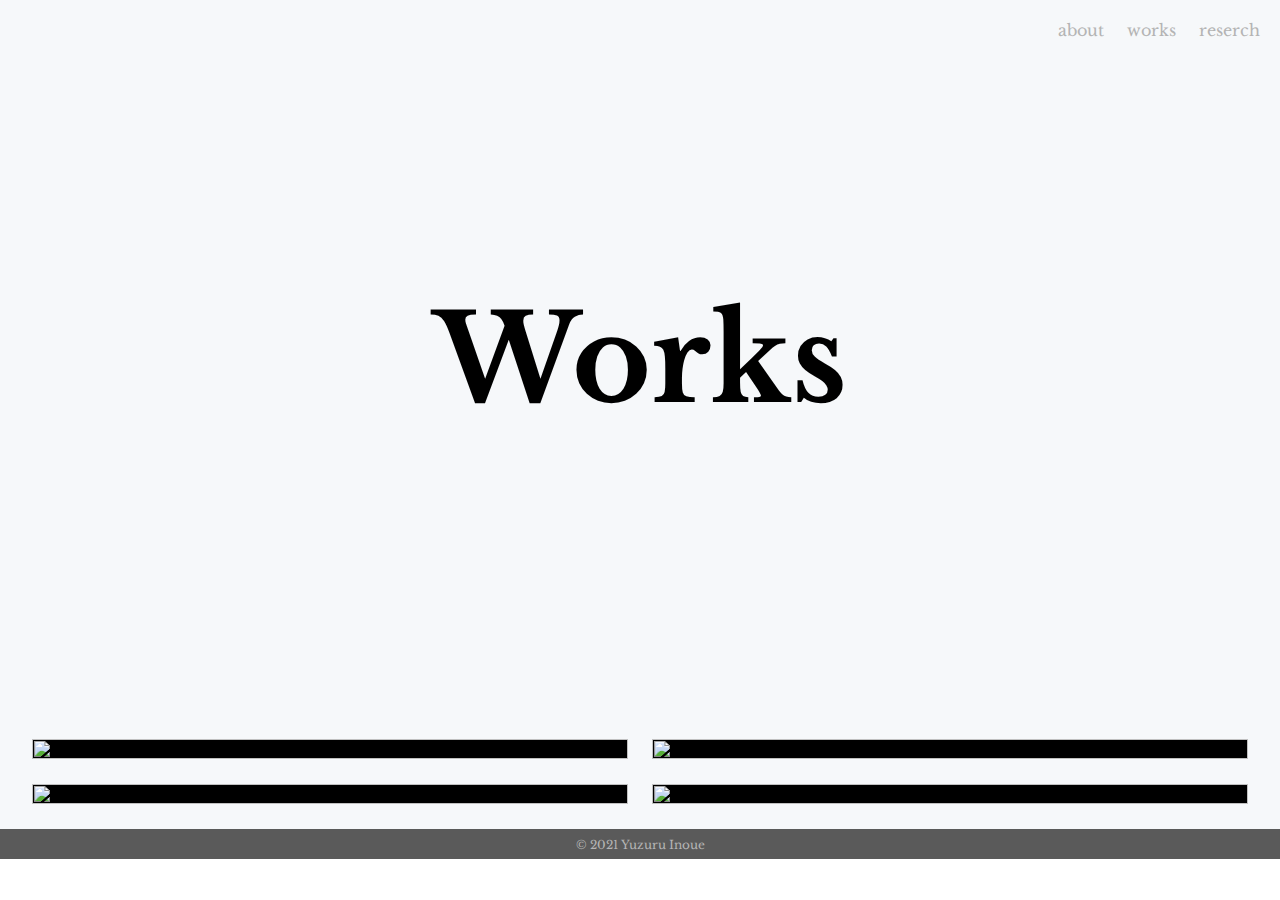
==== index.html @ d831c094 "first commit" ====
<!DOCTYPE html>
<html>

<head>
  <title>Works/InoueYuzuru</title>
  <meta name="viewport" content="width=device-width, initial-scale=1.0">

  <!-- google fonts -->
  <link rel="preconnect" href="https://fonts.gstatic.com">
  <link href="https://fonts.googleapis.com/css2?family=Libre+Baskerville&family=Noto+Serif+JP&display=swap" rel="stylesheet">

  <!-- CSS -->
  <link rel="stylesheet" href="./work.css">

  <!-- jQuery -->
  <script type="text/javascript" src="https://code.jquery.com/jquery-3.4.1.min.js"></script>
</head>

<header>
  <div class="header-right">
    <a href="./about.html">about</a>
    <a href="./index.html">works</a>
    <a href="./research.html">reserch</a>
  </div>

</header>

<body>
    <!-- 真っ白→徐々に薄くなってページ遷移をするとき，真っ白にするためのdiv．cssでこいつを真っ白にして上に重ねて徐々に消してる -->
    <div id="loading">
    </div>

    <div class="top-wrapper">
        <h1>Works</h1>
    </div>

  <div class="works-wrapper">
    <!-- ページの左半分 -->
    <div class="left-container">
      <!-- card-boxのclassで囲われたdivが1セット -->
      <!-- big-imgのclassをつけるとカードが大きくなる -->
      <div class="card-box big-img">
        <a href="./works/W_Humburger.html">
          <img src="./img/akibaP.jpg" />
          <div class="text-wrapper">
            <!-- マウスオーバーしたときに表示される文字 -->
            <div class="hover-text big-hoverText">HumbergurHumburger</div>
          </div>
        </a>
      </div>

      <div class="card-box big-img" >
        <a href="./works/W_humenMaker.html">
          <img src="./img/portP.jpg" id="smallImg"/>
          <div class="text-wrapper">
            <div class="hover-text">譜面作成ツール</div>
          </div>
        </a>
      </div>

    </div>

    <!-- ページの右半分 -->
    <div class="right-container">
      <div class="card-box big-img">
        <a href="./works/W_novelResearch.html">
          <img src="./img/tweetChristmasP.jpg" />
          <div class="text-wrapper">
            <div class="hover-text">小説BGMシステム</div>
          </div>
        </a>
      </div>

      <div class="card-box big-img">
        <a href="./works/W_kamisibaiResearch.html">
          <img src="./img/pianoprocessingP.jpg"/>
          <div class="text-wrapper">
            <div class="hover-text">紙芝居BGMシステム</div>
          </div>
        </a>
      </div>

    </div>
  </div>
</body>

<script type="text/javascript">
    //ページ遷移アニメーション．
window.onload=function(){
  document.getElementById('loading').classList.add('loaded');
}

  // 小さいカードの高さ1枚分(smallImg)+{小さいカードの高さ1枚分+間の空白}(smallCard)　を大きいカードの高さに設定し，高さを揃える．
  // これをしないとbig-img（大きいカード）の高さが微妙にずれる．cssだけで対応の仕方わからなかった．
  $(function() {
    const $outerHeight = $('#smallCard').outerHeight(true);
    const $imgHeight = $('#smallImg').height();
    $('.big-img').height($outerHeight + $imgHeight);

    $(window).resize(function() {
      const $outerHeight = $('#smallCard').outerHeight(true);
      const $imgHeight = $('#smallImg').height();
      $('.big-img').height($outerHeight + $imgHeight);
    });
  });
</script>

<footer>
  <p>© 2021 Yuzuru Inoue</p>
</footer>

</html>
---- work.css ----
/* index.htmlのCSS */
* {
  box-sizing: border-box;
  margin:0;
  padding:0;
}

body,div {
  margin: 0;
  font-family: 'Noto Serif JP', serif;
}

html{
  font-size:62.5%;
}

a {
  text-decoration: none;
}

.container {
  width: 100%;
  margin: 0 auto;
}

/* -------------------------ヘッダー------------------------- */
header {
  height: 65px;
  width: 100%;
  background-color: rgba(246, 248, 250);
  padding:20px;
  position :fixed;
  top: 0;
  z-index: 10;
  font-size: 1.6rem;
}

.header-right{
  float:right;
  font-family: 'Libre Baskerville', serif;
}

.header-right a{
  color:rgb(180,180,180);
  margin-left:18px;
}

.header-right a:hover{
  color:rgb(200,0,0);
}


/* -------------------------トップ．カードの上．Worksって文字とその周辺の空白------------------------- */
/* @mediaがレスポンシブ対応についての記述．メディアクエリ． */
/* PCサイズ(画面横サイズが1001px以上のとき) */
.top-wrapper {
  height:80vh;
  /* background-image: url(https://prog-8.com/images/html/advanced/top.png); */
  /* background-size: cover; */
  background-color: rgba(246, 248, 250);
  font-size:6.0rem;
  position: relative;
}
@media(max-width:1000px){    /* iPadサイズ(画面横サイズが671px以上1000px以下のとき) */
  .top-wrapper{
    height:60vh;
    font-size:4.0rem;
  }
}
@media(max-width:670px){    /* スマホサイズ(画面横サイズが670px以下のとき) */
  .top-wrapper{
    height:40vh;
    font-size:3.0rem;
  }
}

.top-wrapper h1{
  position: absolute;
  font-family: 'Libre Baskerville', serif;
  background-color: rgba(246, 248, 250);
  text-align: center;
  top:50%;
  left:50%;
  transform:translateY(-50%) translateX(-50%);
}


/* -------------------------カードが敷き詰められてるとこ------------------------- */
.works-wrapper{
  background-color: rgba(246, 248, 250);
  text-align:center;
  margin:0 auto;
  overflow: hidden;
  padding-top:1.5%;
}
@media(max-width:670px){
  .works-wrapper{
    padding-top:3%;
  }
}

/* カードが敷き詰められてるとこの左半分のコンテナ */
.left-container{
  width:48.5%;
  float:left;
  margin-left:1.5%;
  font-size:0;
}
@media(max-width:670px){
  /* スマホサイズのときはwidthを97%にして，左右にわけるのをやめ，カードを横いっぱいに広げる */
  .left-container{
    width:97%;
    margin:0 1.5%;
  }
}

/* カードが敷き詰められてるとこの右半分のコンテナ */
.right-container{
  width:48.5%;
  margin:0;
  margin-right:1.5%;
  float:left;
  font-size:0;
}
@media(max-width:670px){
  .right-container{
    width:97%;
    margin:0 1.5%;
  }
}


/* -------------------------カード一枚ごとのCSS------------------------- */
.card-box{
  background: #000;
  margin:0 2% 4% 2%;
  width:46%;
  font-size: 0;
  display: inline-block;
  position: relative;
  opacity:1;
}

.works-wrapper img{
  width:100%;
  height:100%;
  margin:0;
  transition: all 0.5s;
}

.big-img{
  width:96%;
}

/* :hoverはカードにマウスオーバーしたときの挙動 */
.card-box:hover img{
  opacity:0.5;
}
.card-box:hover .text-wrapper{
  opacity:1;
}

.text-wrapper{
  width:100%;
  opacity: 0;
  transition: all 0.5s;
}

.hover-text{
  font-size:2.0rem;
  color: white;
  position:absolute;
  top:50%;
  left:0;
  right:0;
  text-align: center;
  margin:0 auto;
  transform:translateY(-50%);
}

.big-hoverText{
  font-size:2.8rem;
}

/* -------------------------フッター------------------------- */
footer{
  width:100%;
  background-color:rgba(90,90,90);
  height:30px;
  text-align: center;
  color:rgb(180,180,180);
  font-size:1.2rem;
}

footer p{
  font-family: 'Libre Baskerville', serif;
  transform:translateY(50%);
}

/* -------------------------ページ遷移アニメーション．------------------------- */
#loading{
  width:100vw;
  height:100vh;
  transition: all 1s;
  background-color:rgb(246,248,250);
  position:fixed;
  top:0;
  left:0;
  z-index:10;
}

.loaded{
  opacity:0;
  visibility:hidden;
}
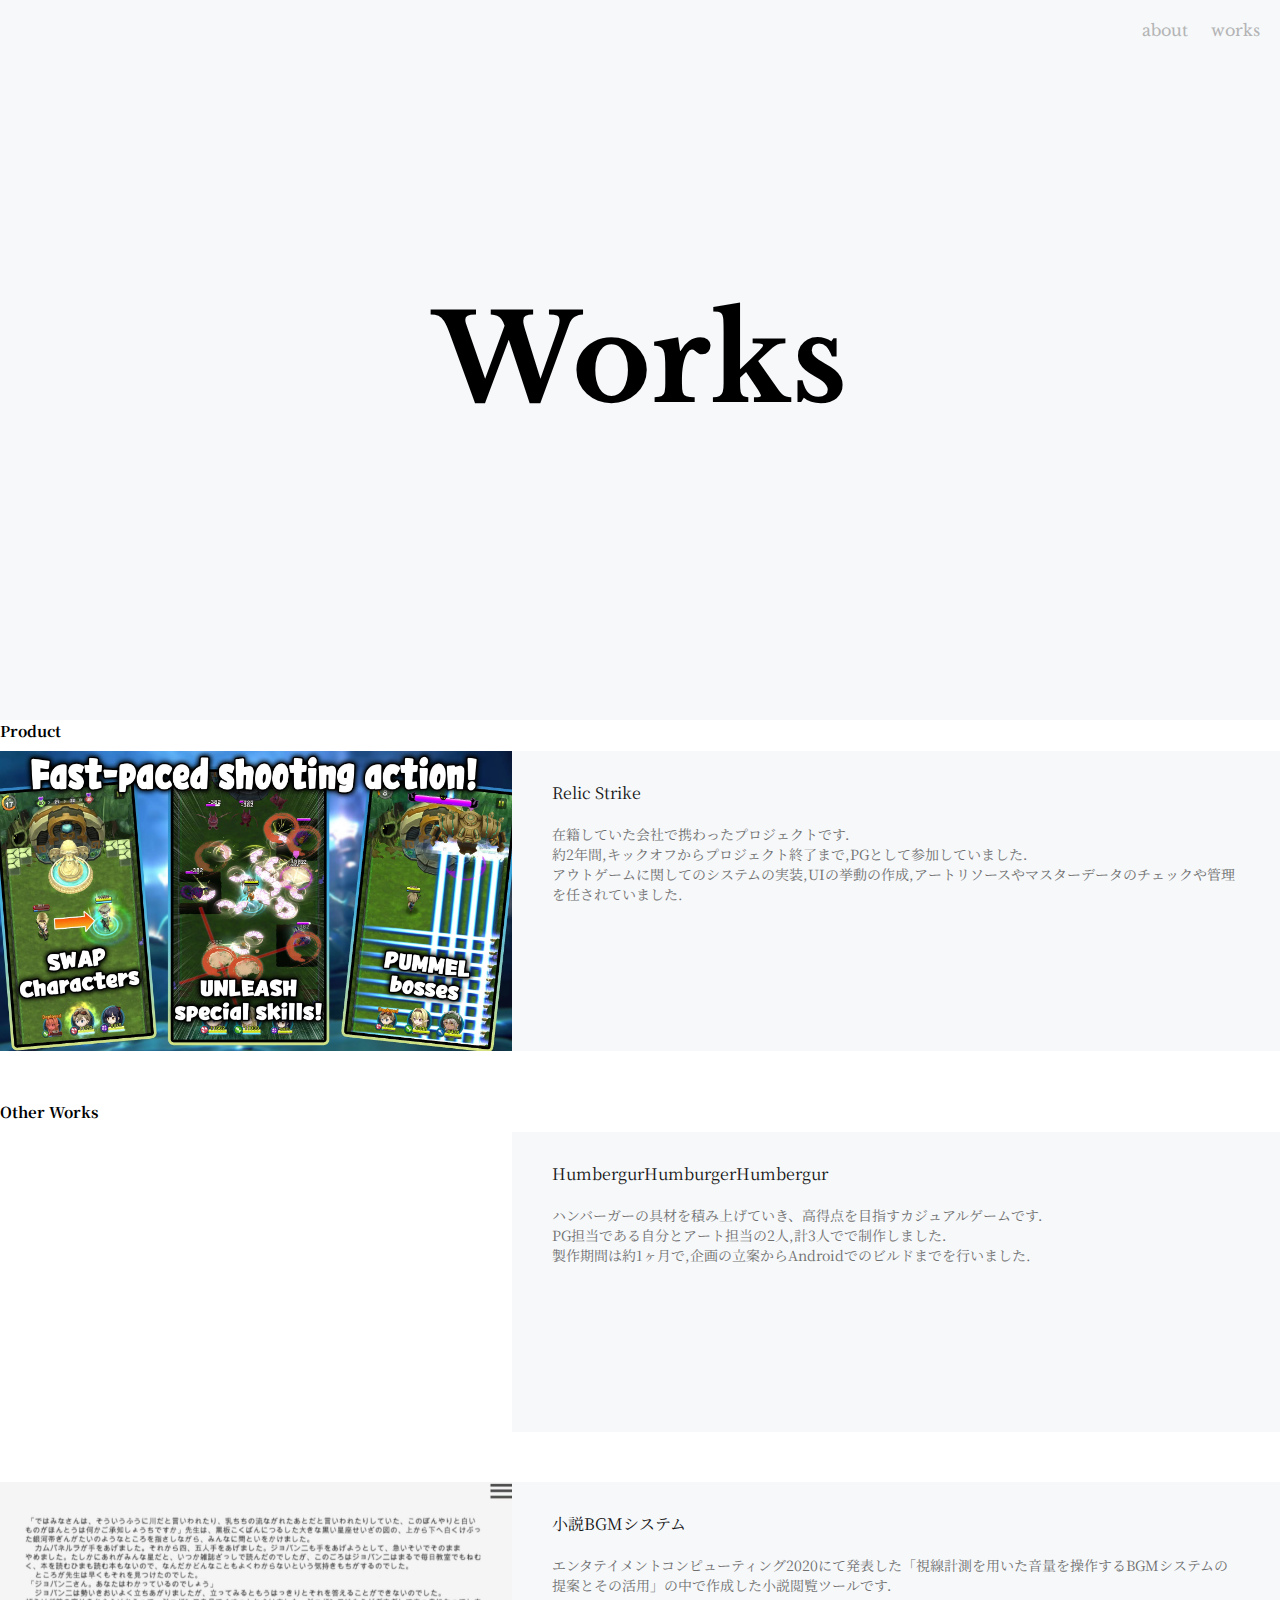
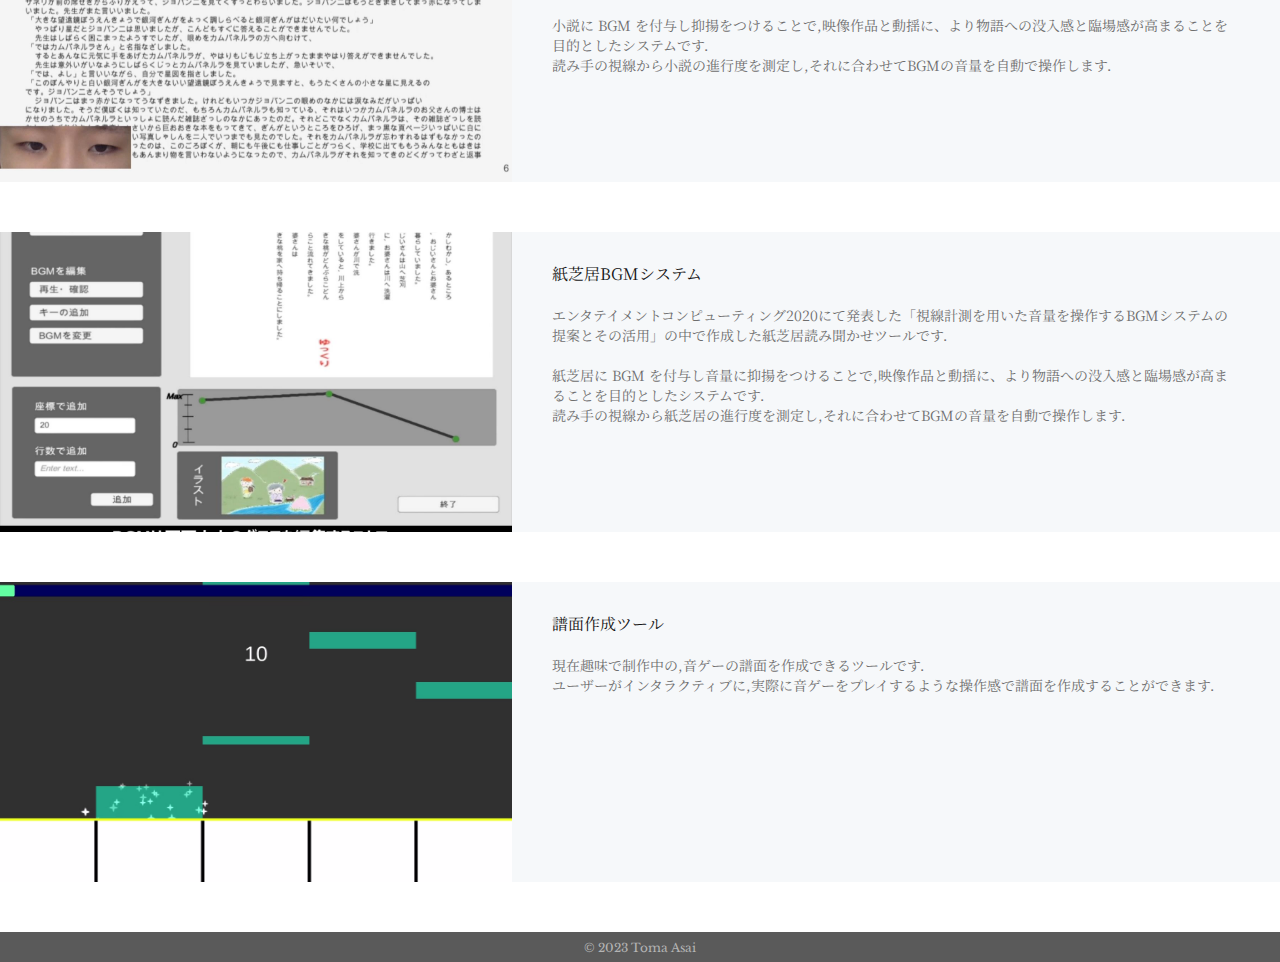
==== commit a4687dc5: "データの上げなおし" ====
--- a/index.html
+++ b/index.html
@@ -2,7 +2,7 @@
 <html>
 
 <head>
-  <title>Works/InoueYuzuru</title>
+  <title>Works/AsaiToma</title>
   <meta name="viewport" content="width=device-width, initial-scale=1.0">
 
   <!-- google fonts -->
@@ -20,7 +20,6 @@
   <div class="header-right">
     <a href="./about.html">about</a>
     <a href="./index.html">works</a>
-    <a href="./research.html">reserch</a>
   </div>
 
 </header>
@@ -34,51 +33,106 @@
         <h1>Works</h1>
     </div>
 
-  <div class="works-wrapper">
-    <!-- ページの左半分 -->
-    <div class="left-container">
-      <!-- card-boxのclassで囲われたdivが1セット -->
-      <!-- big-imgのclassをつけるとカードが大きくなる -->
-      <div class="card-box big-img">
-        <a href="./works/W_Humburger.html">
-          <img src="./img/akibaP.jpg" />
-          <div class="text-wrapper">
-            <!-- マウスオーバーしたときに表示される文字 -->
-            <div class="hover-text big-hoverText">HumbergurHumburger</div>
+  <div class="product-wrapper">
+    <!-- タイトル -->
+    <h2> Product </h2>
+
+
+        <a href="./works/W_relicStrike.html">
+          <div class="product-container">
+            <p class="product-img" style="background-image: url(./img/RelicIntro.webp);"></p>
+
+            <div class="abst-wrapper">
+              <p class="product-title">Relic Strike</p>
+
+              <div class="product-intro"> 
+                <p>在籍していた会社で携わったプロジェクトです．</p>
+                <p>約2年間,キックオフからプロジェクト終了まで,PGとして参加していました．</p>
+                <p>アウトゲームに関してのシステムの実装,UIの挙動の作成,アートリソースやマスターデータのチェックや管理を任されていました.</p>
+              </div>
+
+            </div>
           </div>
         </a>
-      </div>
 
-      <div class="card-box big-img" >
-        <a href="./works/W_humenMaker.html">
-          <img src="./img/portP.jpg" id="smallImg"/>
-          <div class="text-wrapper">
-            <div class="hover-text">譜面作成ツール</div>
-          </div>
-        </a>
-      </div>
 
-    </div>
+    <!-- タイトル -->
+    <h2> Other Works </h2>
 
-    <!-- ページの右半分 -->
-    <div class="right-container">
-      <div class="card-box big-img">
-        <a href="./works/W_novelResearch.html">
-          <img src="./img/tweetChristmasP.jpg" />
-          <div class="text-wrapper">
-            <div class="hover-text">小説BGMシステム</div>
-          </div>
-        </a>
-      </div>
+    <!-- ハンバーガー -->
+    <a href="./works/W_hamburger.html">
+        <div class="product-container">
+        <p class="product-img" style="background-image: url(./img/Hamburger_01.png);"></p>
 
-      <div class="card-box big-img">
-        <a href="./works/W_kamisibaiResearch.html">
-          <img src="./img/pianoprocessingP.jpg"/>
-          <div class="text-wrapper">
-            <div class="hover-text">紙芝居BGMシステム</div>
-          </div>
-        </a>
-      </div>
+        <div class="abst-wrapper">
+            <p class="product-title">HumbergurHumburgerHumbergur</p>
+
+            <div class="product-intro"> 
+            <p>ハンバーガーの具材を積み上げていき、高得点を目指すカジュアルゲームです．</p>
+            <p>PG担当である自分とアート担当の2人,計3人でで制作しました．</p>
+            <p>製作期間は約1ヶ月で,企画の立案からAndroidでのビルドまでを行いました.</p>
+            </div>
+
+        </div>
+        </div>
+    </a>
+
+    <!-- 小説 -->
+    <a href="./works/W_novelResearch.html">
+        <div class="product-container">
+        <p class="product-img" style="background-image: url(./img/Syousetu_01.jpg);"></p>
+
+        <div class="abst-wrapper">
+            <p class="product-title">小説BGMシステム</p>
+
+            <div class="product-intro"> 
+            <p>エンタテイメントコンピューティング2020にて発表した「視線計測を用いた音量を操作するBGMシステムの提案とその活用」の中で作成した小説閲覧ツールです．</p>
+            <br>
+            <p>小説に BGM を付与し抑揚をつけることで,映像作品と動揺に、より物語への没入感と臨場感が高まることを目的としたシステムです．</p>
+            <p>読み手の視線から小説の進行度を測定し,それに合わせてBGMの音量を自動で操作します．</p>
+            </div>
+
+        </div>
+        </div>
+    </a>
+
+    <!-- 紙芝居 -->
+    <a href="./works/W_kamisibaiResearch.html">
+        <div class="product-container">
+        <p class="product-img" style="background-image: url(./img/Kamisibai_02.jpg);"></p>
+
+        <div class="abst-wrapper">
+            <p class="product-title">紙芝居BGMシステム</p>
+
+            <div class="product-intro"> 
+            <p>エンタテイメントコンピューティング2020にて発表した「視線計測を用いた音量を操作するBGMシステムの提案とその活用」の中で作成した紙芝居読み聞かせツールです．</p>
+            <br>
+            <p>紙芝居に BGM を付与し音量に抑揚をつけることで,映像作品と動揺に、より物語への没入感と臨場感が高まることを目的としたシステムです．</p>
+            <p>読み手の視線から紙芝居の進行度を測定し,それに合わせてBGMの音量を自動で操作します．</p>
+            </div>
+
+        </div>
+        </div>
+    </a>
+
+
+
+    <!-- 譜面メーカー -->
+    <a href="./works/W_humenMaker.html">
+        <div class="product-container">
+        <p class="product-img" style="background-image: url(./img/Humen_01.jpg);"></p>
+
+        <div class="abst-wrapper">
+            <p class="product-title">譜面作成ツール</p>
+
+            <div class="product-intro"> 
+            <p>現在趣味で制作中の,音ゲーの譜面を作成できるツールです．</p>
+            <p>ユーザーがインタラクティブに,実際に音ゲーをプレイするような操作感で譜面を作成することができます．</p>
+            </div>
+
+        </div>
+        </div>
+    </a>
 
     </div>
   </div>
@@ -106,7 +160,7 @@
 </script>
 
 <footer>
-  <p>© 2021 Yuzuru Inoue</p>
+  <p>© 2023 Toma Asai</p>
 </footer>
 
 </html>
--- a/work.css
+++ b/work.css
@@ -47,6 +47,79 @@
 
 .header-right a:hover{
   color:rgb(200,0,0);
+}
+
+/* -------------------------プロダクト------------------------ */
+
+.product-container {
+  height: 300px;
+  margin-top: 10px;
+  margin-bottom: 50px;
+}
+
+.product-img {
+  display: block;
+  width: 40%;
+  margin: 0;
+  height: 100%;
+  background-position: center;
+  background-size: cover;
+  float: left;
+}
+@media(max-width:670px){
+  .product-img {
+    float: none;
+    width: 100%;
+    height: 50%;
+  }
+}
+
+.abst-wrapper {
+  float: left;
+  padding: 30px 40px;
+  width: 60%;
+  background-color: rgba(246, 248, 250);
+  height: 100%;
+  position: relative;
+}
+@media(max-width:670px) {
+  .p {
+    margin: 0;
+  }
+
+  .abst-wrapper {
+    float: none;
+    width: 100%;
+    /* margin-bottom: 30px; */
+    height: 50%;
+  }
+
+  .product-container {
+    height: 600px;
+  }
+
+  .main-wrapper {
+    width: 90%;
+  }
+}
+
+.product-title {
+  color: rgb(20, 20, 20);
+  margin-bottom: 20px;
+  font-size: 1.6rem;
+}
+
+.product-intro {
+  color: rgb(110, 110, 110);
+  font-size: 1.4rem;
+  margin-bottom: 20px;
+}
+
+.product-conference {
+  position: absolute;
+  bottom: 30px;
+  color: rgb(110, 110, 110);
+  font-size: 1.3rem;
 }
 
 
@@ -97,6 +170,9 @@
   .works-wrapper{
     padding-top:3%;
   }
+}
+.works-wrapper h2
+{
 }
 
 /* カードが敷き詰められてるとこの左半分のコンテナ */
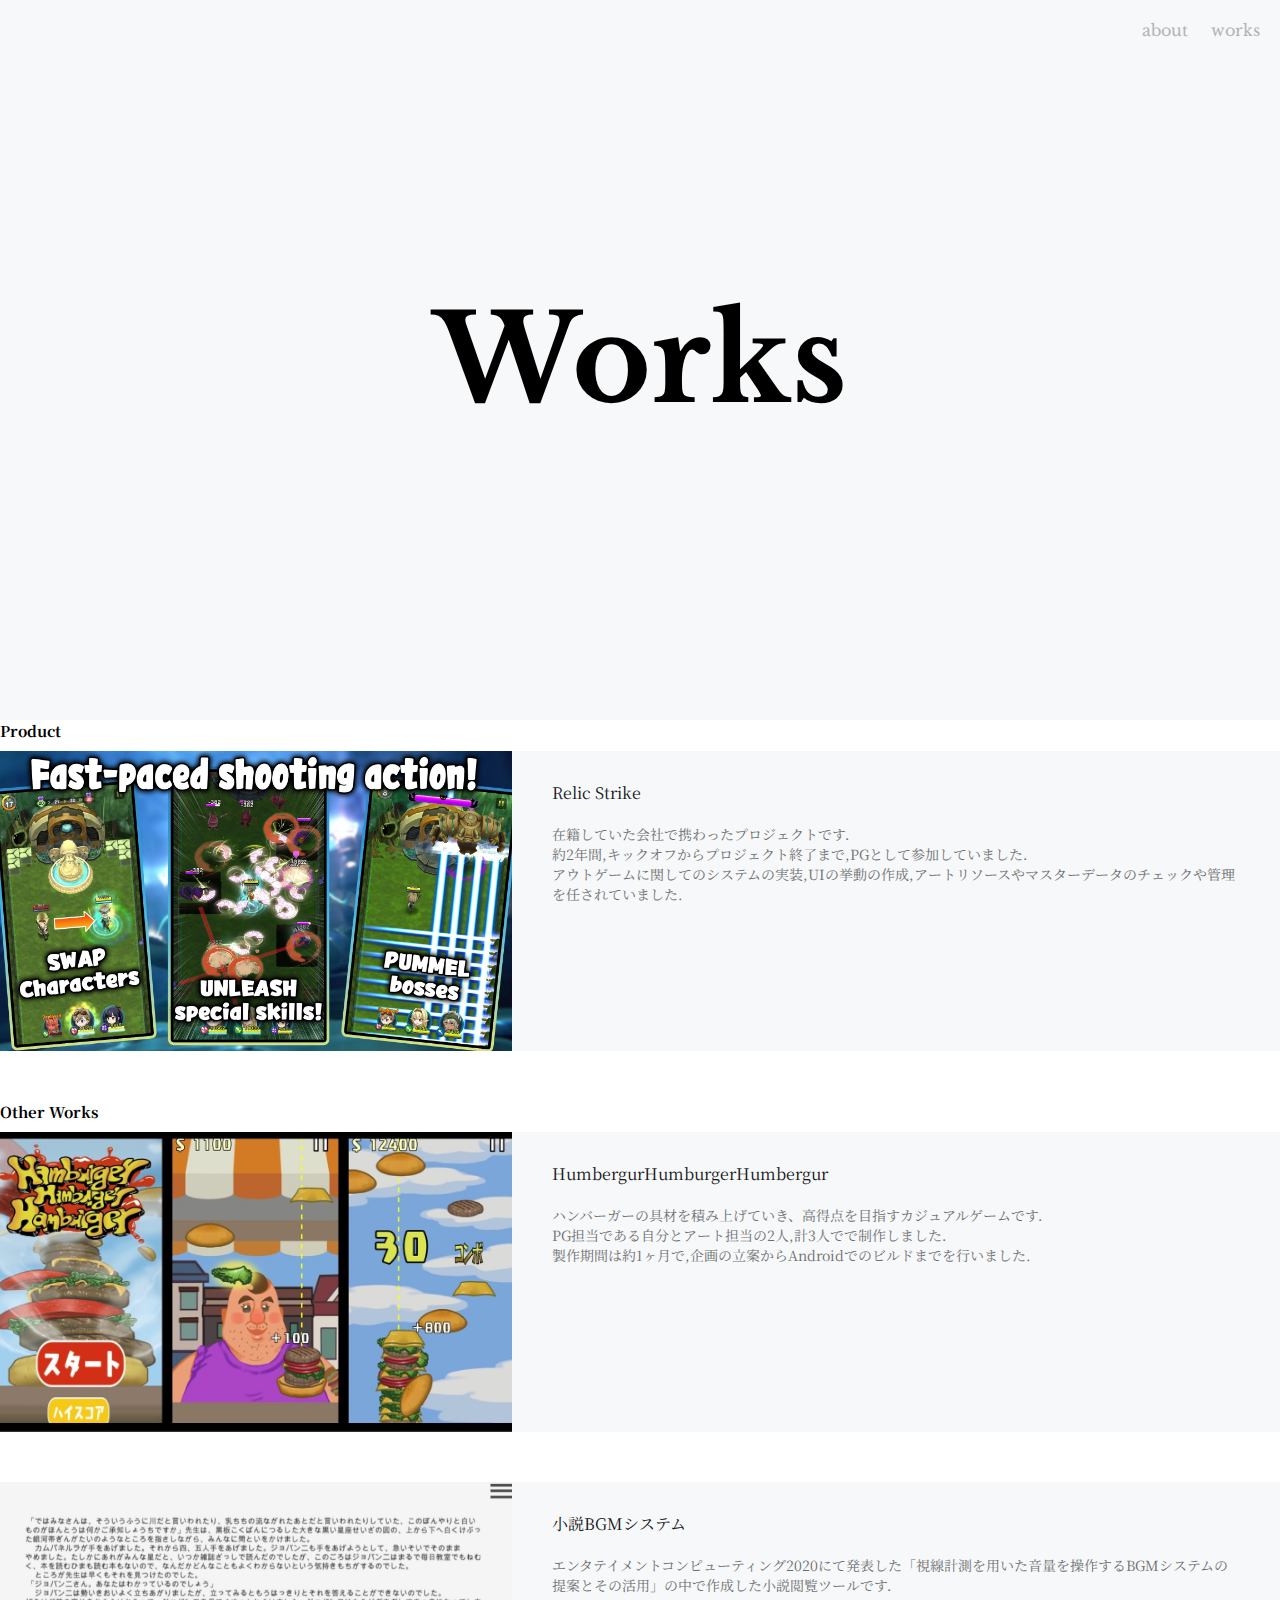
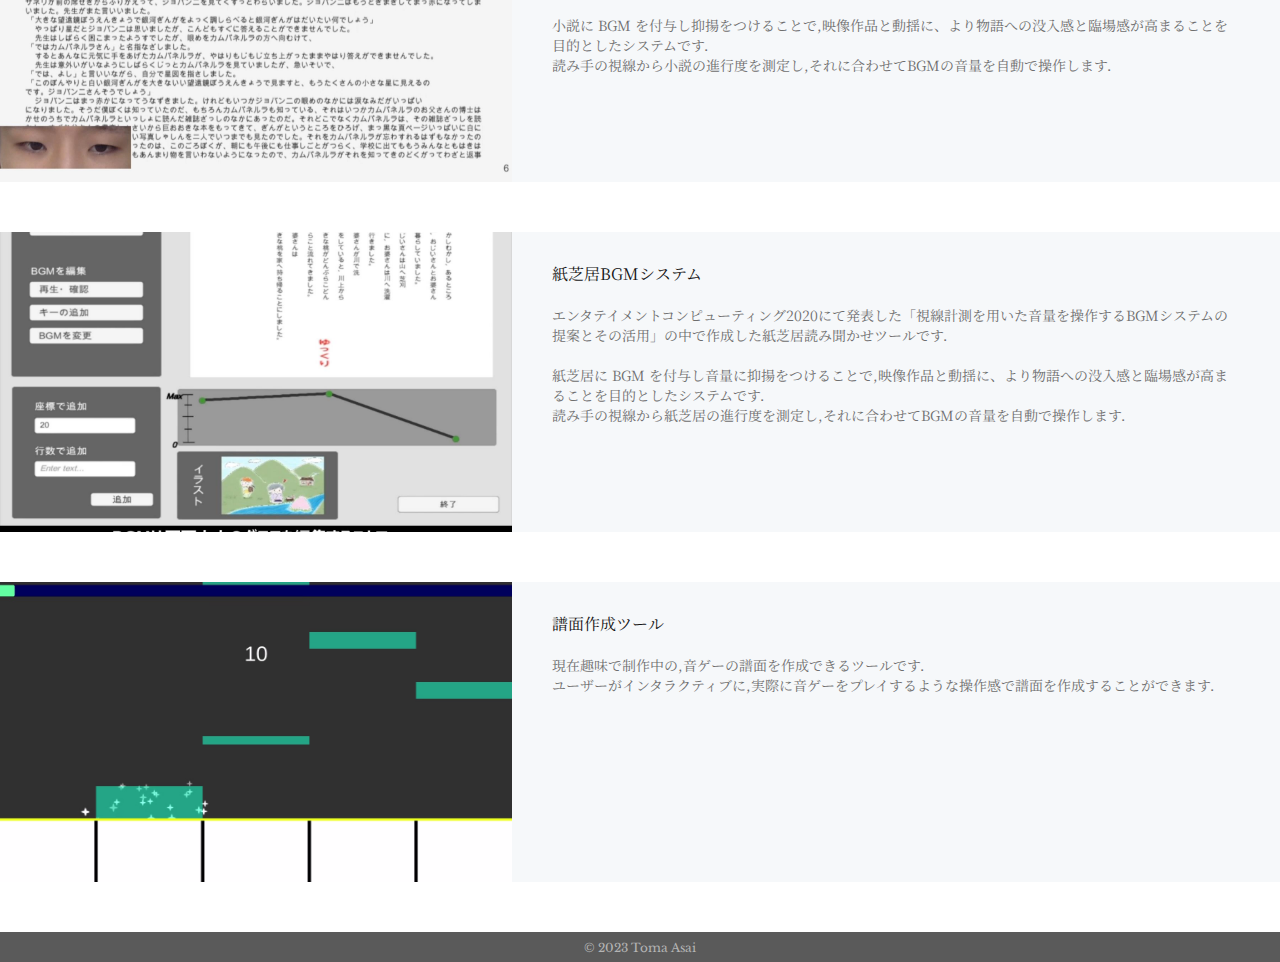
==== commit a79fb931: "拡張子変更" ====
--- a/index.html
+++ b/index.html
@@ -62,7 +62,7 @@
     <!-- ハンバーガー -->
     <a href="./works/W_hamburger.html">
         <div class="product-container">
-        <p class="product-img" style="background-image: url(./img/Hamburger_01.png);"></p>
+        <p class="product-img" style="background-image: url(./img/Hamburger_01.jpg);"></p>
 
         <div class="abst-wrapper">
             <p class="product-title">HumbergurHumburgerHumbergur</p>
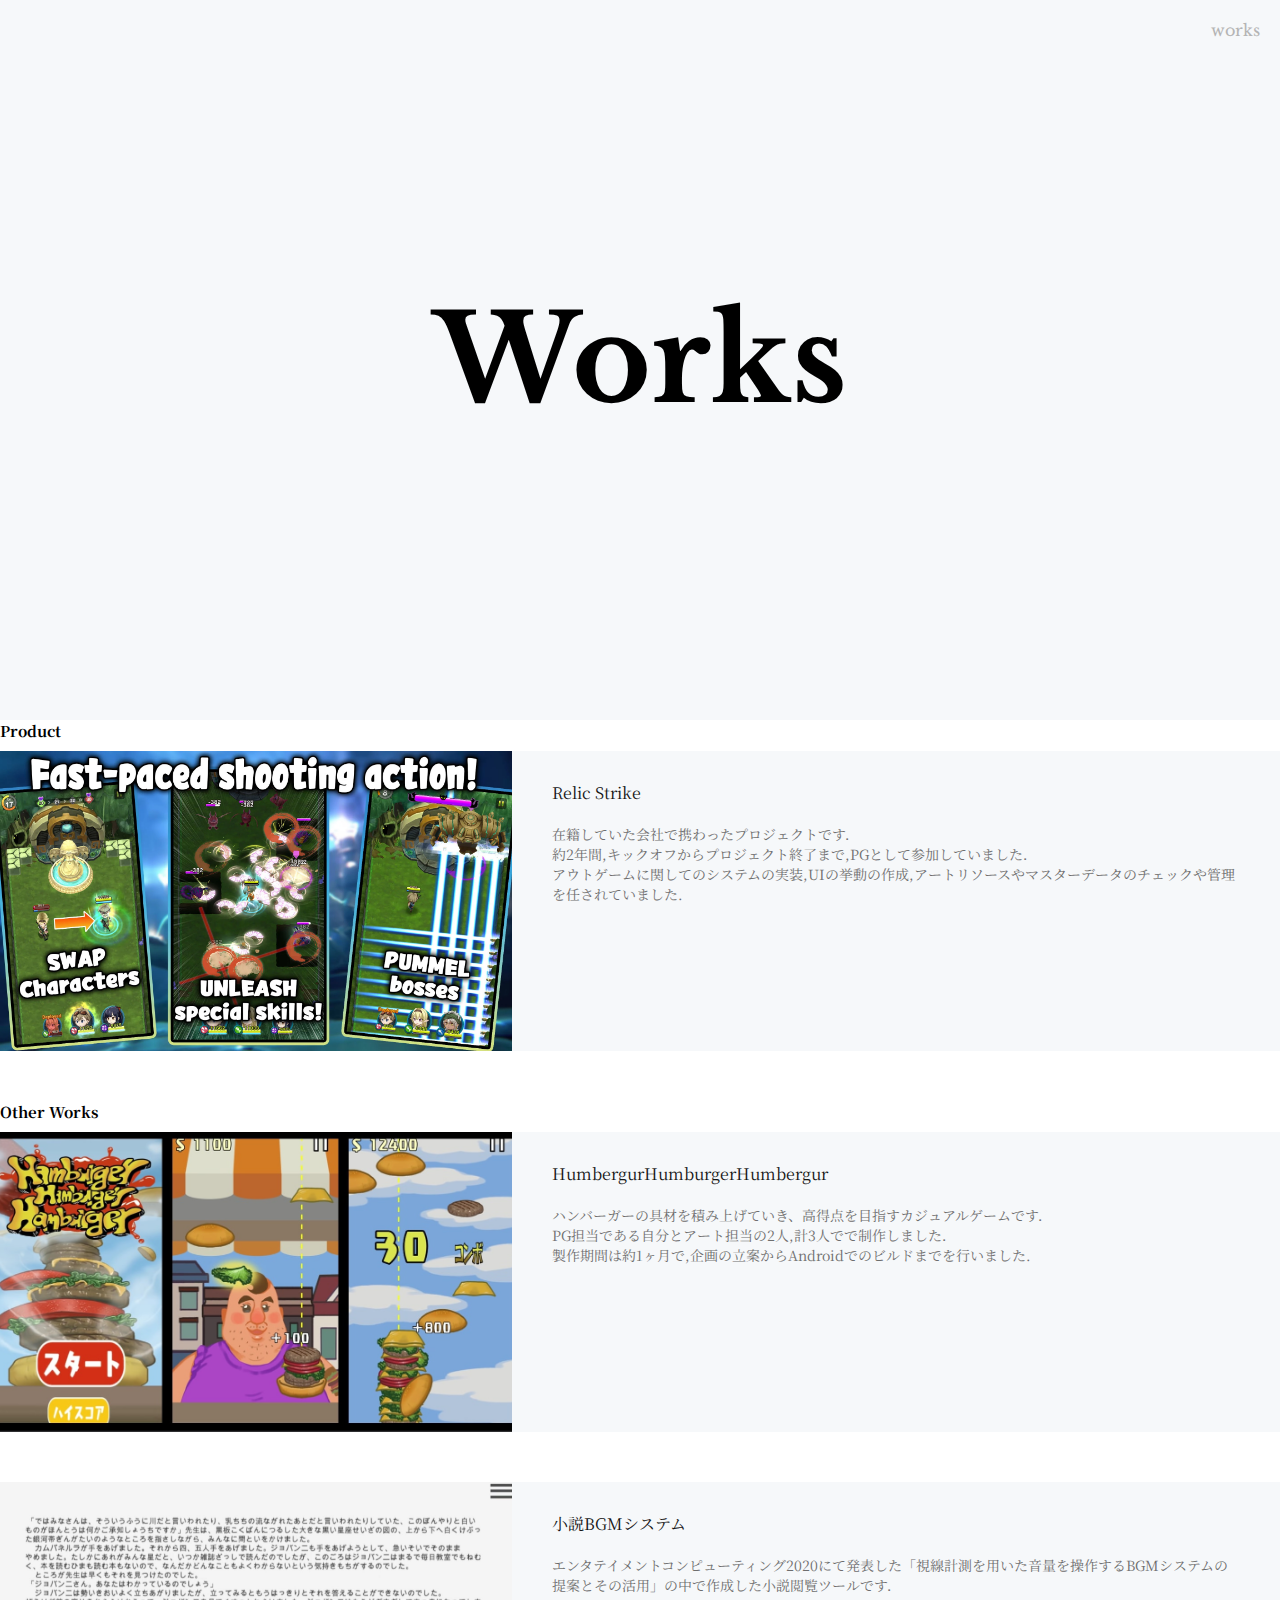
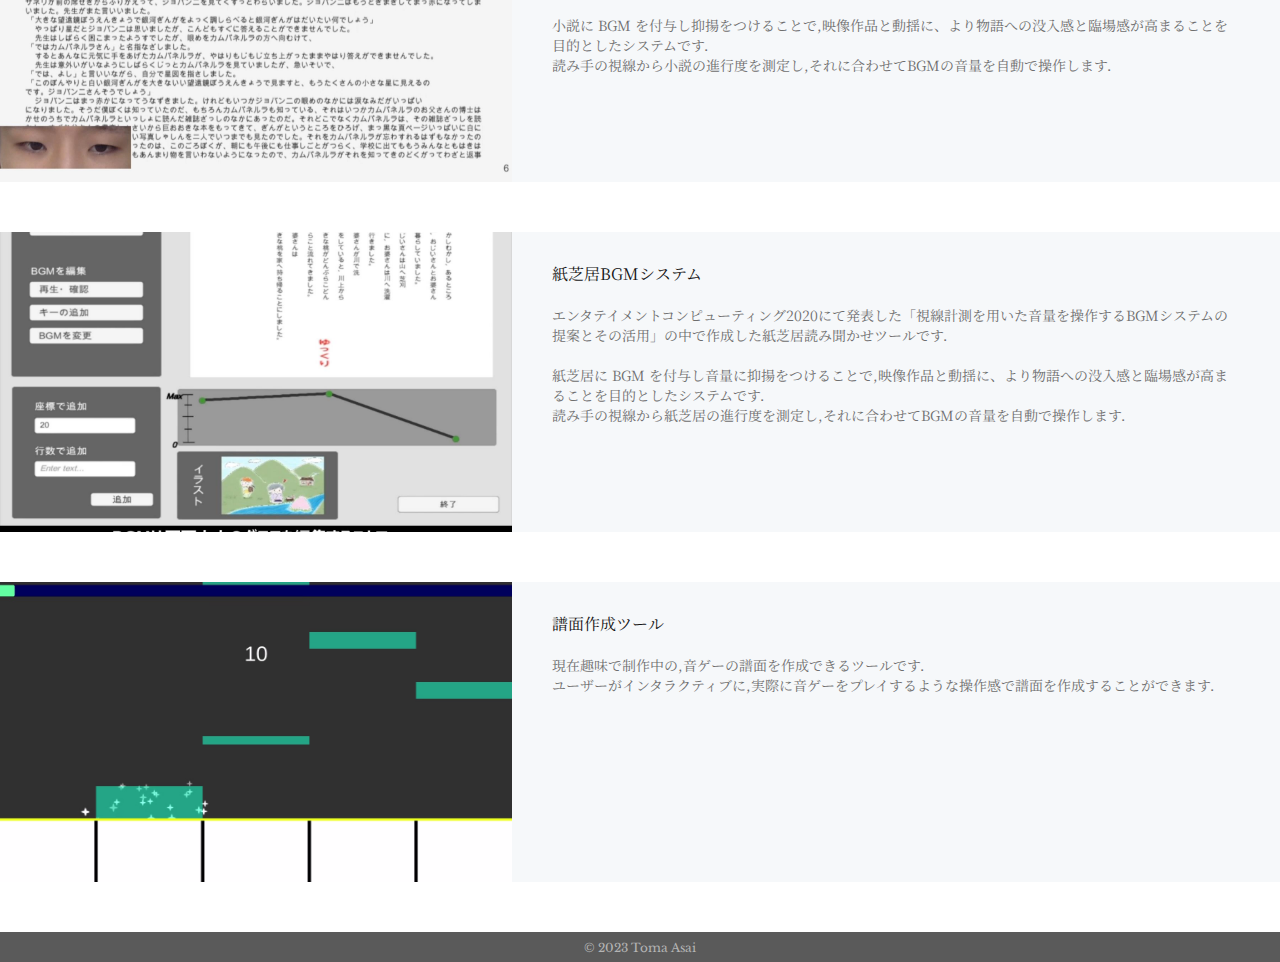
==== commit 17c4eccc: "ヘッダー調整、画像サイズ調整" ====
--- a/index.html
+++ b/index.html
@@ -18,7 +18,7 @@
 
 <header>
   <div class="header-right">
-    <a href="./about.html">about</a>
+    <!-- <a href="./about.html">about</a> -->
     <a href="./index.html">works</a>
   </div>
 
--- a/work.css
+++ b/work.css
@@ -69,7 +69,7 @@
 @media(max-width:670px){
   .product-img {
     float: none;
-    width: 100%;
+    width: 60%;
     height: 50%;
   }
 }
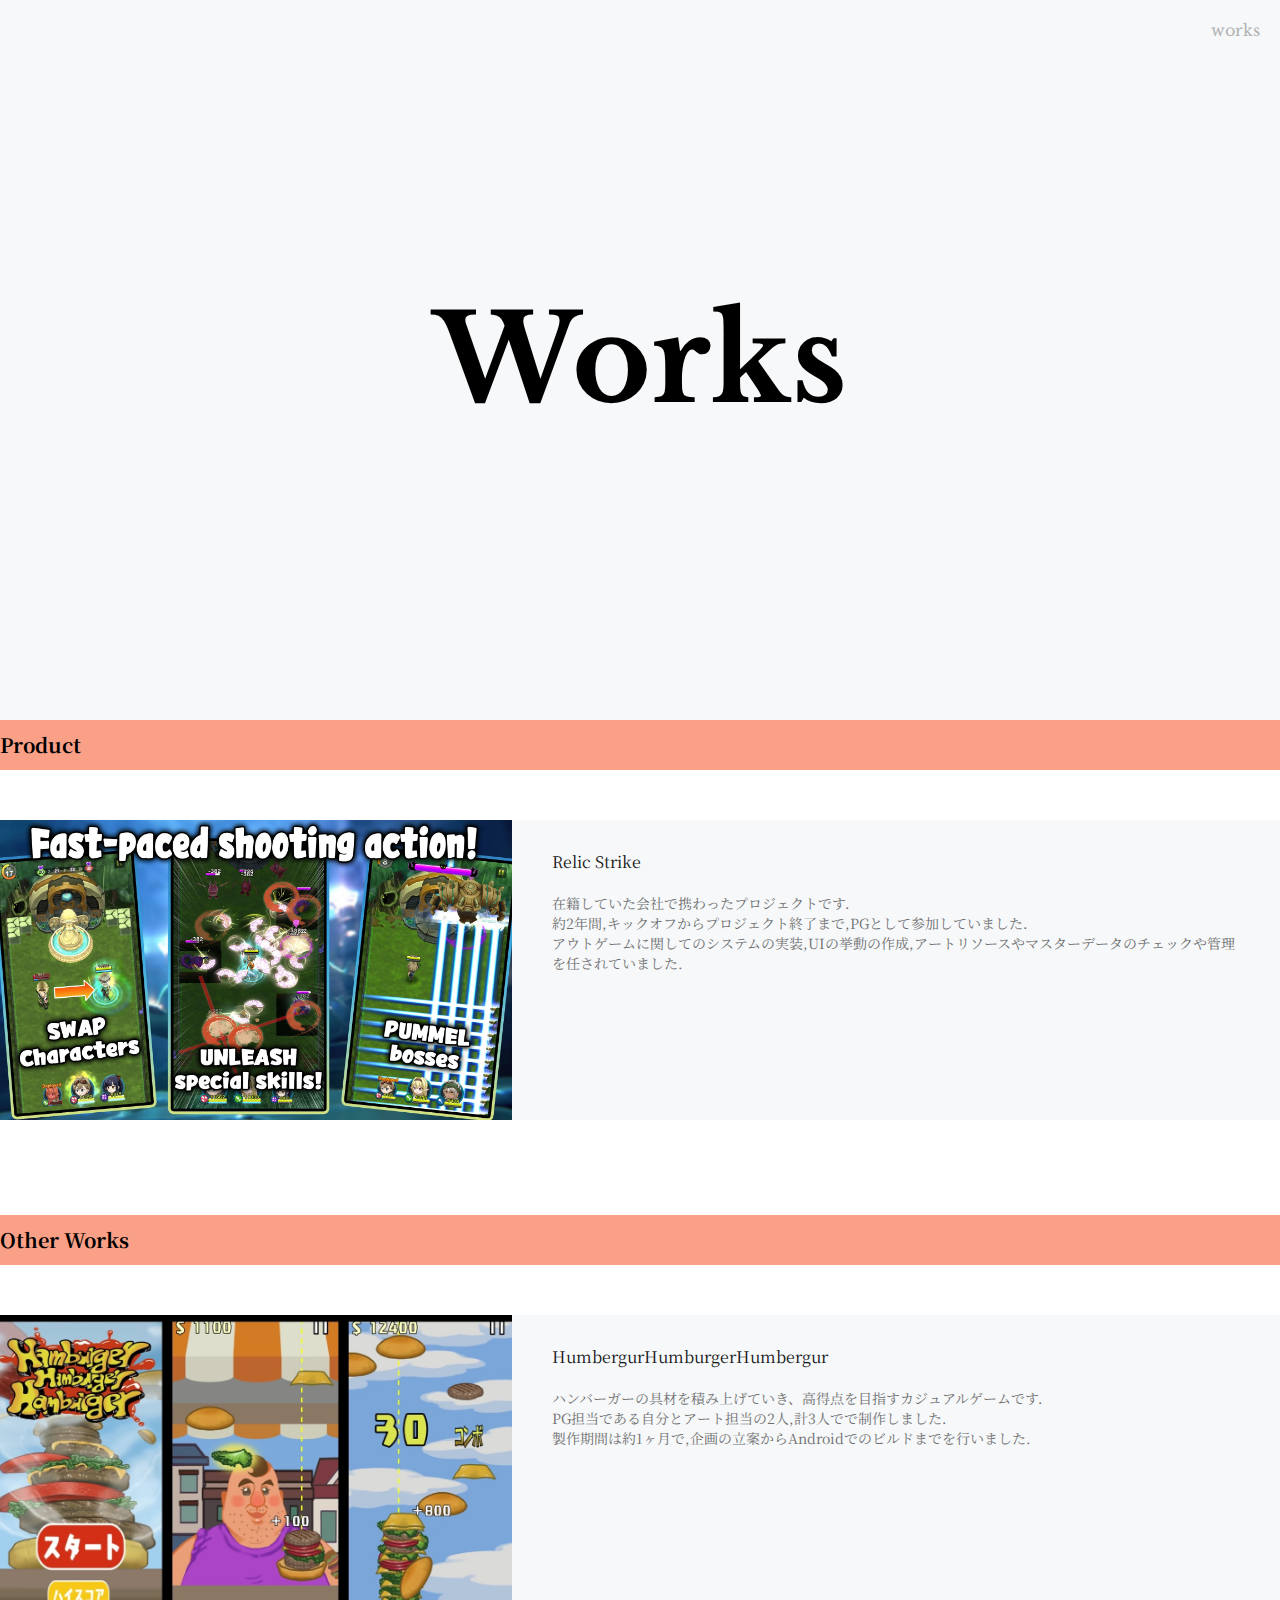
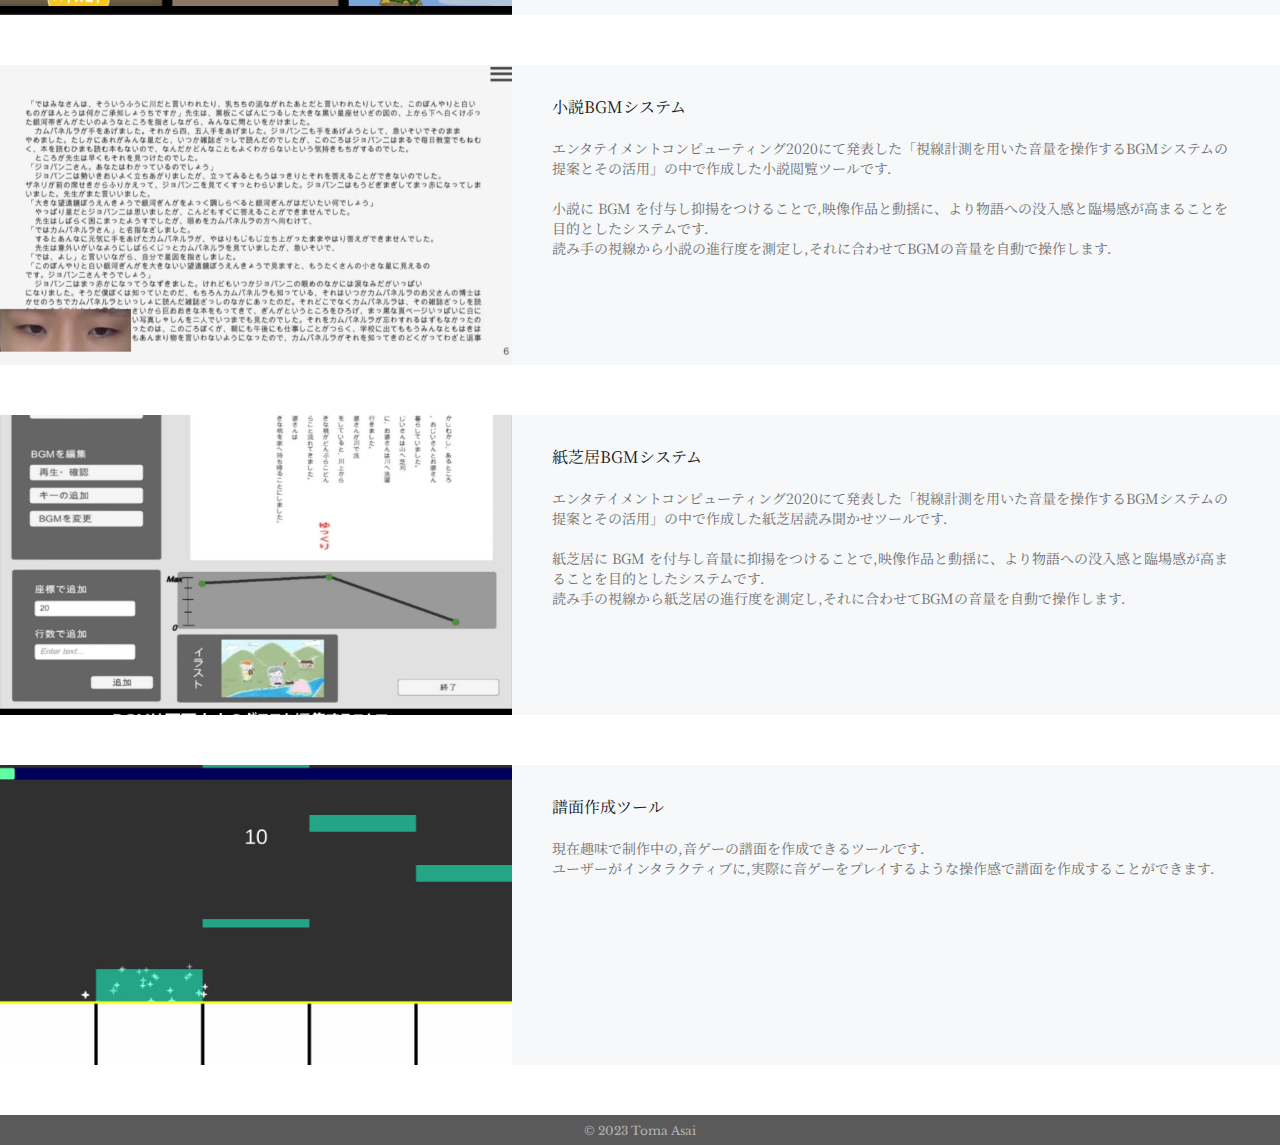
==== commit fd594bdf: "文字背景など調整" ====
--- a/index.html
+++ b/index.html
@@ -35,8 +35,7 @@
 
   <div class="product-wrapper">
     <!-- タイトル -->
-    <h2> Product </h2>
-
+    <h1> Product </h1>
 
         <a href="./works/W_relicStrike.html">
           <div class="product-container">
@@ -55,9 +54,13 @@
           </div>
         </a>
 
+    <br>
+    <br>
+    <br>
+
 
     <!-- タイトル -->
-    <h2> Other Works </h2>
+    <h1> Other Works </h1>
 
     <!-- ハンバーガー -->
     <a href="./works/W_hamburger.html">
--- a/work.css
+++ b/work.css
@@ -69,9 +69,16 @@
 @media(max-width:670px){
   .product-img {
     float: none;
-    width: 60%;
+    width: 100%;
     height: 50%;
   }
+}
+
+.product-wrapper h1{
+    background-color: #faa087;
+    height: 50px;
+    line-height:50px;
+    margin-bottom: 50px;
 }
 
 .abst-wrapper {
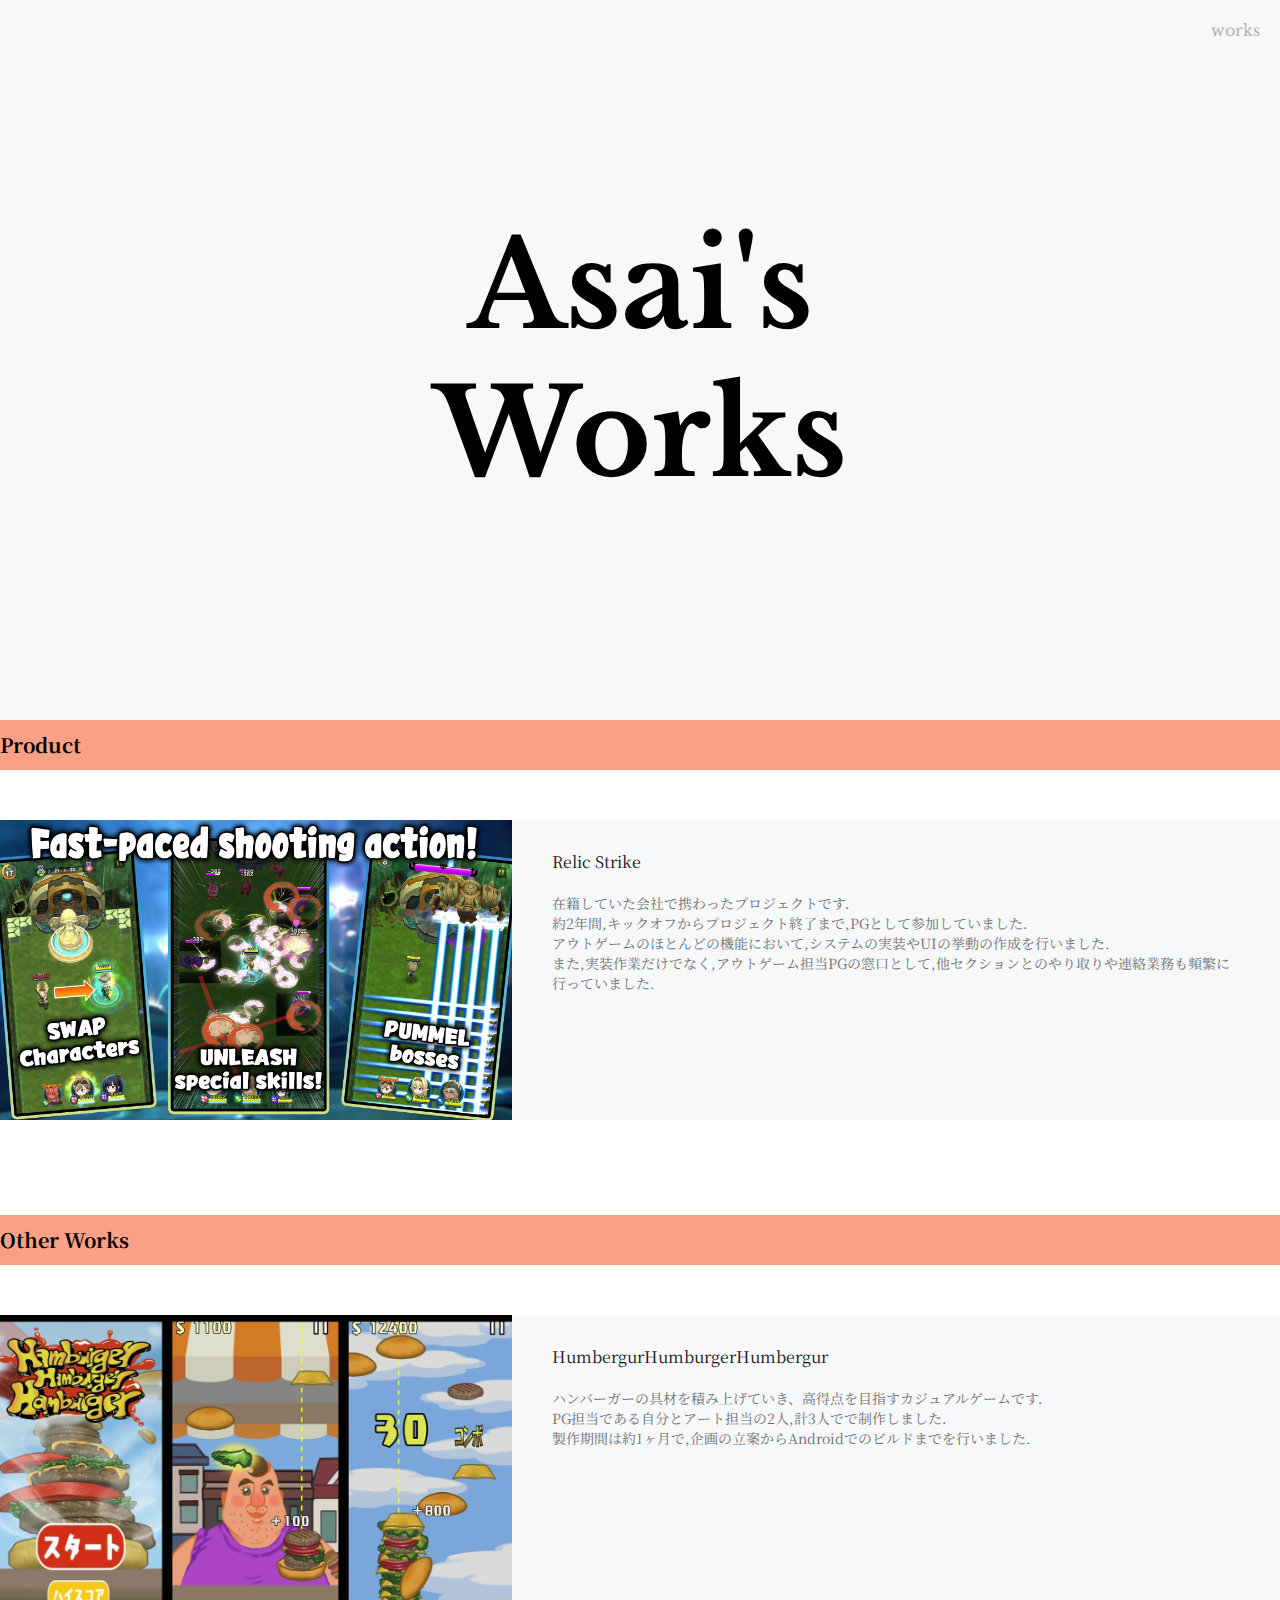
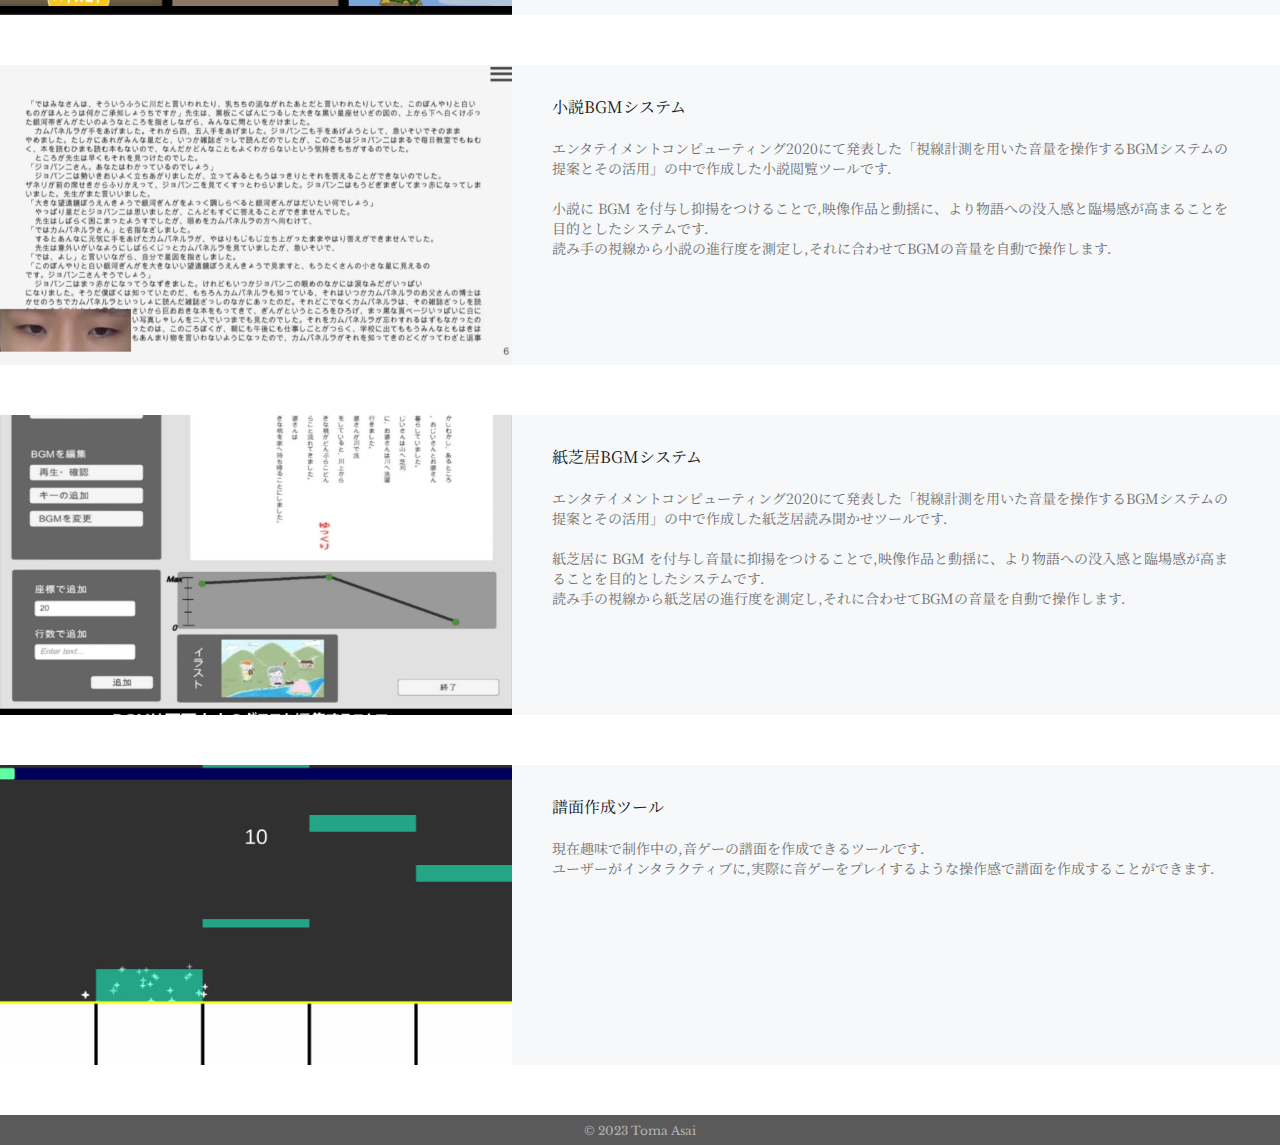
==== commit ce7414c1: "動画差し替え" ====
--- a/index.html
+++ b/index.html
@@ -30,7 +30,7 @@
     </div>
 
     <div class="top-wrapper">
-        <h1>Works</h1>
+        <h1>Asai's Works</h1>
     </div>
 
   <div class="product-wrapper">
@@ -47,7 +47,8 @@
               <div class="product-intro"> 
                 <p>在籍していた会社で携わったプロジェクトです．</p>
                 <p>約2年間,キックオフからプロジェクト終了まで,PGとして参加していました．</p>
-                <p>アウトゲームに関してのシステムの実装,UIの挙動の作成,アートリソースやマスターデータのチェックや管理を任されていました.</p>
+                <p>アウトゲームのほとんどの機能において,システムの実装やUIの挙動の作成を行いました.</p>
+                <p>また,実装作業だけでなく,アウトゲーム担当PGの窓口として,他セクションとのやり取りや連絡業務も頻繁に行っていました.</p>
               </div>
 
             </div>
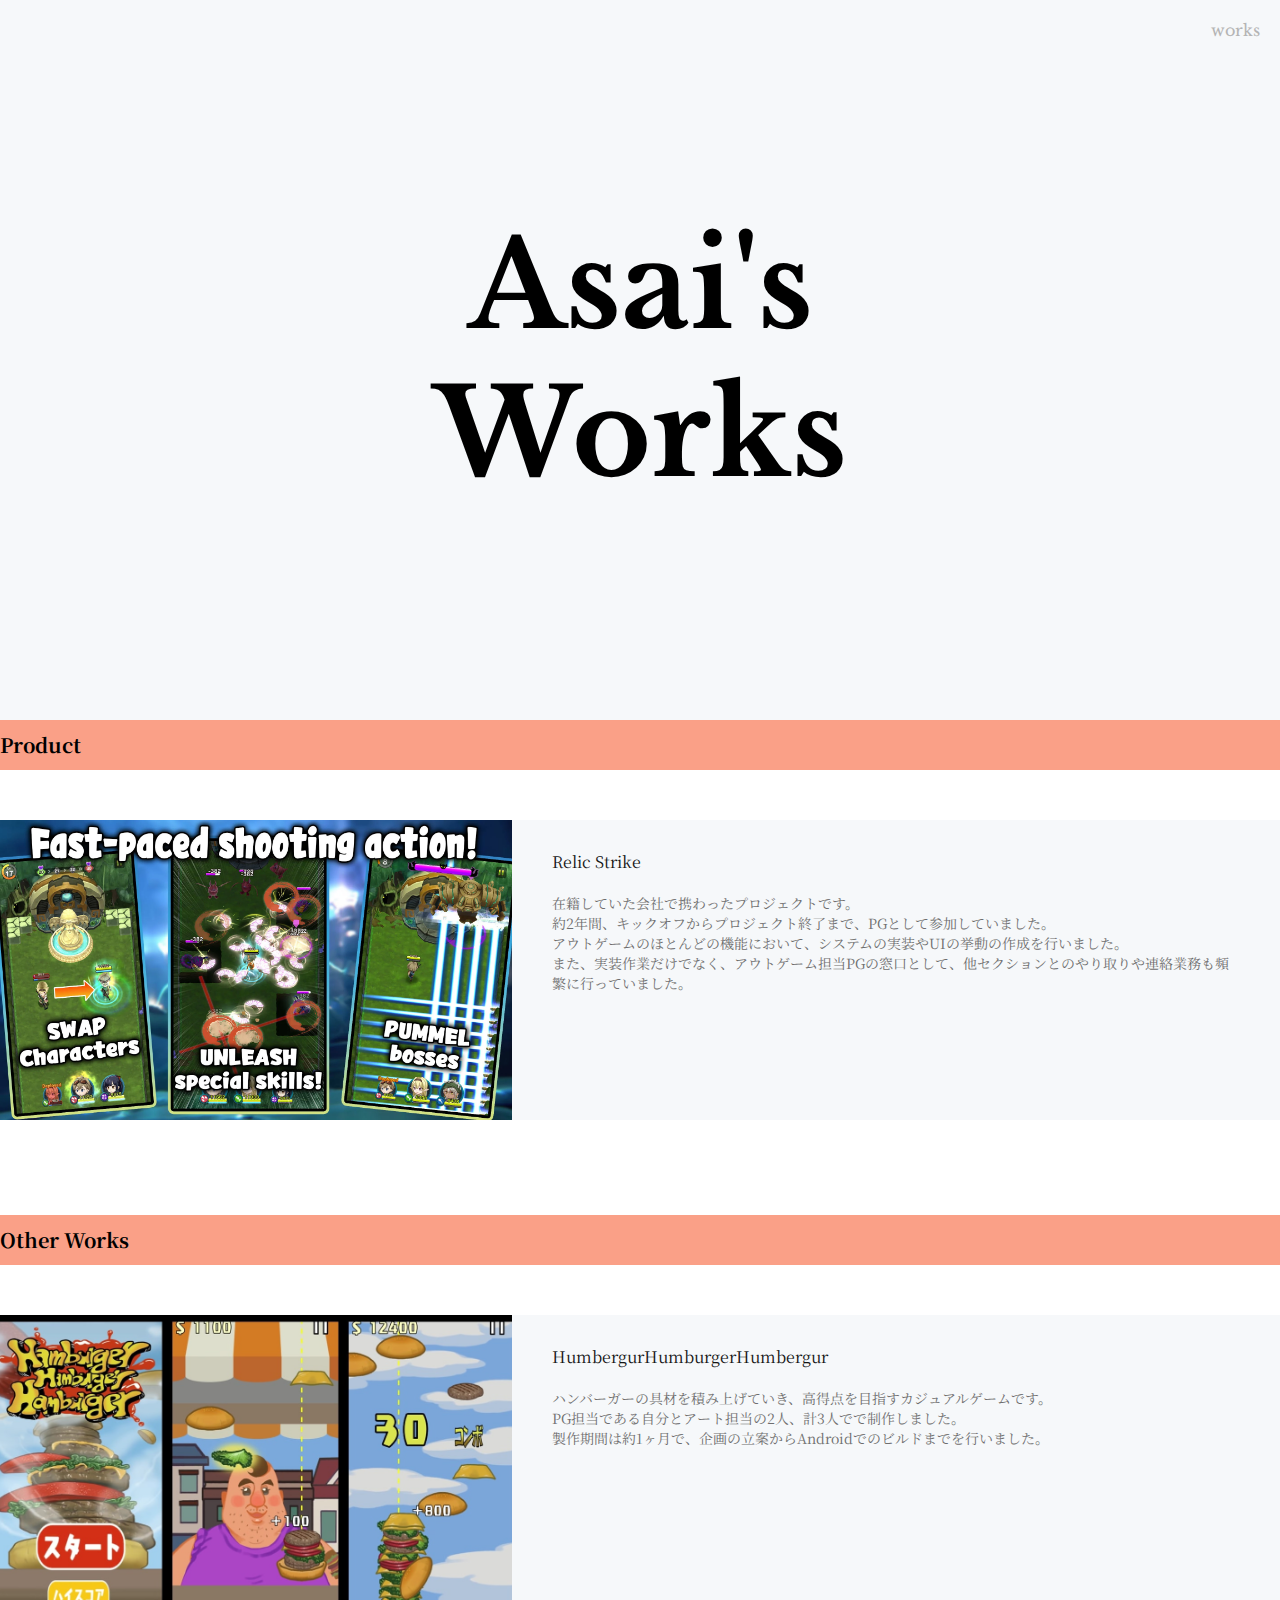
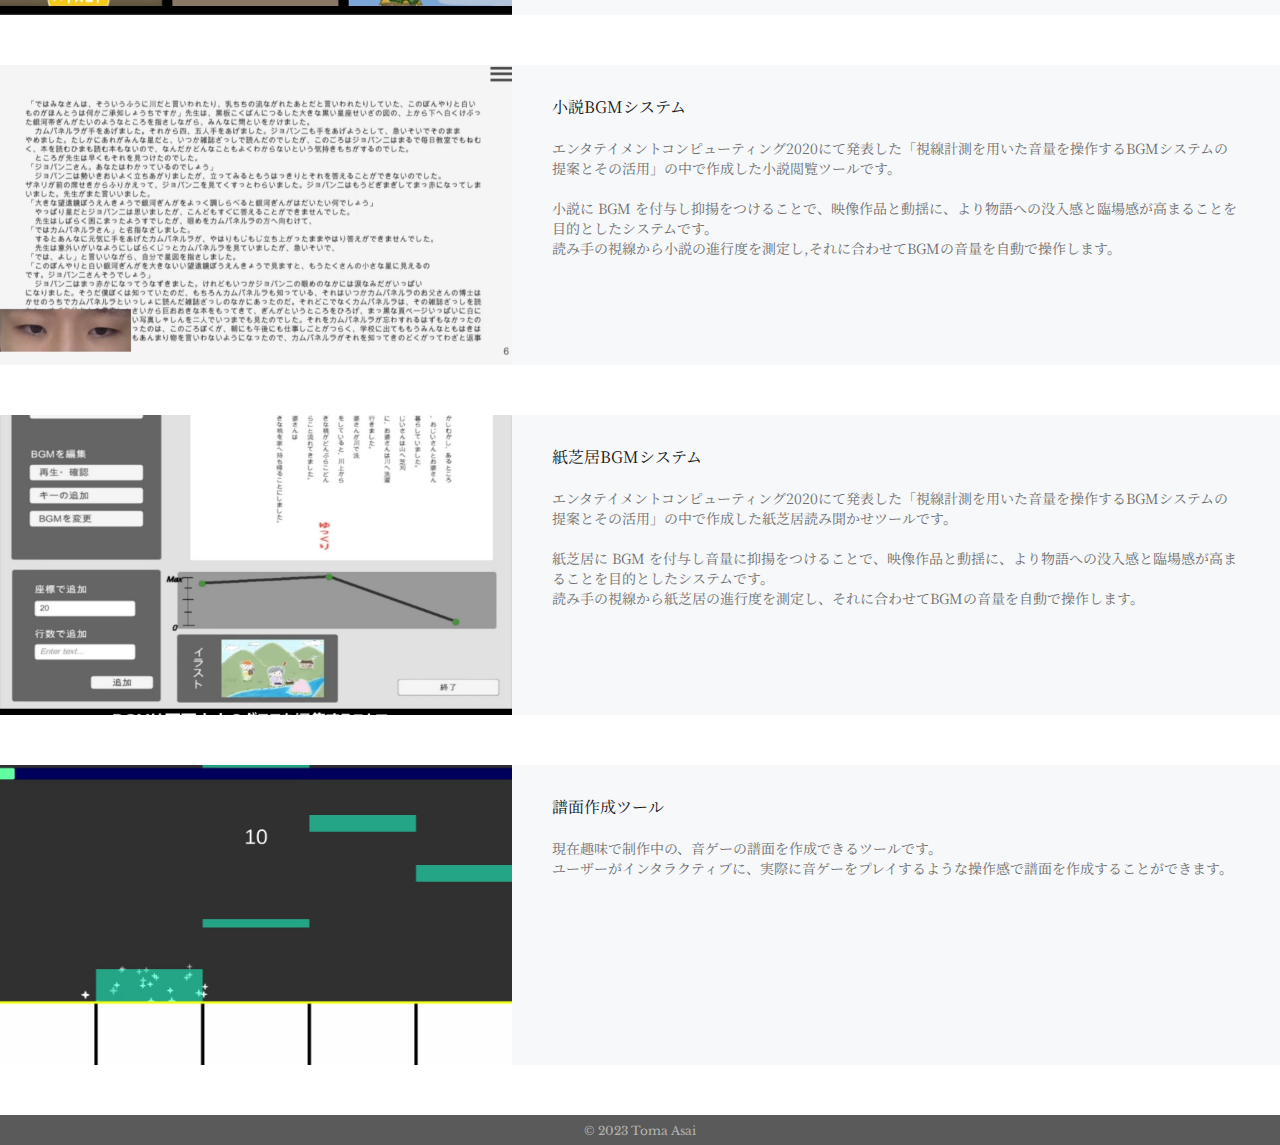
==== commit c016e6a5: "動画URLと句読点を修正" ====
--- a/index.html
+++ b/index.html
@@ -45,10 +45,10 @@
               <p class="product-title">Relic Strike</p>
 
               <div class="product-intro"> 
-                <p>在籍していた会社で携わったプロジェクトです．</p>
-                <p>約2年間,キックオフからプロジェクト終了まで,PGとして参加していました．</p>
-                <p>アウトゲームのほとんどの機能において,システムの実装やUIの挙動の作成を行いました.</p>
-                <p>また,実装作業だけでなく,アウトゲーム担当PGの窓口として,他セクションとのやり取りや連絡業務も頻繁に行っていました.</p>
+                <p>在籍していた会社で携わったプロジェクトです。</p>
+                <p>約2年間、キックオフからプロジェクト終了まで、PGとして参加していました。</p>
+                <p>アウトゲームのほとんどの機能において、システムの実装やUIの挙動の作成を行いました。</p>
+                <p>また、実装作業だけでなく、アウトゲーム担当PGの窓口として、他セクションとのやり取りや連絡業務も頻繁に行っていました。</p>
               </div>
 
             </div>
@@ -72,9 +72,9 @@
             <p class="product-title">HumbergurHumburgerHumbergur</p>
 
             <div class="product-intro"> 
-            <p>ハンバーガーの具材を積み上げていき、高得点を目指すカジュアルゲームです．</p>
-            <p>PG担当である自分とアート担当の2人,計3人でで制作しました．</p>
-            <p>製作期間は約1ヶ月で,企画の立案からAndroidでのビルドまでを行いました.</p>
+            <p>ハンバーガーの具材を積み上げていき、高得点を目指すカジュアルゲームです。</p>
+            <p>PG担当である自分とアート担当の2人、計3人でで制作しました。</p>
+            <p>製作期間は約1ヶ月で、企画の立案からAndroidでのビルドまでを行いました。</p>
             </div>
 
         </div>
@@ -90,10 +90,10 @@
             <p class="product-title">小説BGMシステム</p>
 
             <div class="product-intro"> 
-            <p>エンタテイメントコンピューティング2020にて発表した「視線計測を用いた音量を操作するBGMシステムの提案とその活用」の中で作成した小説閲覧ツールです．</p>
+            <p>エンタテイメントコンピューティング2020にて発表した「視線計測を用いた音量を操作するBGMシステムの提案とその活用」の中で作成した小説閲覧ツールです。</p>
             <br>
-            <p>小説に BGM を付与し抑揚をつけることで,映像作品と動揺に、より物語への没入感と臨場感が高まることを目的としたシステムです．</p>
-            <p>読み手の視線から小説の進行度を測定し,それに合わせてBGMの音量を自動で操作します．</p>
+            <p>小説に BGM を付与し抑揚をつけることで、映像作品と動揺に、より物語への没入感と臨場感が高まることを目的としたシステムです。</p>
+            <p>読み手の視線から小説の進行度を測定し,それに合わせてBGMの音量を自動で操作します。</p>
             </div>
 
         </div>
@@ -109,10 +109,10 @@
             <p class="product-title">紙芝居BGMシステム</p>
 
             <div class="product-intro"> 
-            <p>エンタテイメントコンピューティング2020にて発表した「視線計測を用いた音量を操作するBGMシステムの提案とその活用」の中で作成した紙芝居読み聞かせツールです．</p>
+            <p>エンタテイメントコンピューティング2020にて発表した「視線計測を用いた音量を操作するBGMシステムの提案とその活用」の中で作成した紙芝居読み聞かせツールです。</p>
             <br>
-            <p>紙芝居に BGM を付与し音量に抑揚をつけることで,映像作品と動揺に、より物語への没入感と臨場感が高まることを目的としたシステムです．</p>
-            <p>読み手の視線から紙芝居の進行度を測定し,それに合わせてBGMの音量を自動で操作します．</p>
+            <p>紙芝居に BGM を付与し音量に抑揚をつけることで、映像作品と動揺に、より物語への没入感と臨場感が高まることを目的としたシステムです。</p>
+            <p>読み手の視線から紙芝居の進行度を測定し、それに合わせてBGMの音量を自動で操作します。</p>
             </div>
 
         </div>
@@ -130,8 +130,8 @@
             <p class="product-title">譜面作成ツール</p>
 
             <div class="product-intro"> 
-            <p>現在趣味で制作中の,音ゲーの譜面を作成できるツールです．</p>
-            <p>ユーザーがインタラクティブに,実際に音ゲーをプレイするような操作感で譜面を作成することができます．</p>
+            <p>現在趣味で制作中の、音ゲーの譜面を作成できるツールです。</p>
+            <p>ユーザーがインタラクティブに、実際に音ゲーをプレイするような操作感で譜面を作成することができます。</p>
             </div>
 
         </div>
